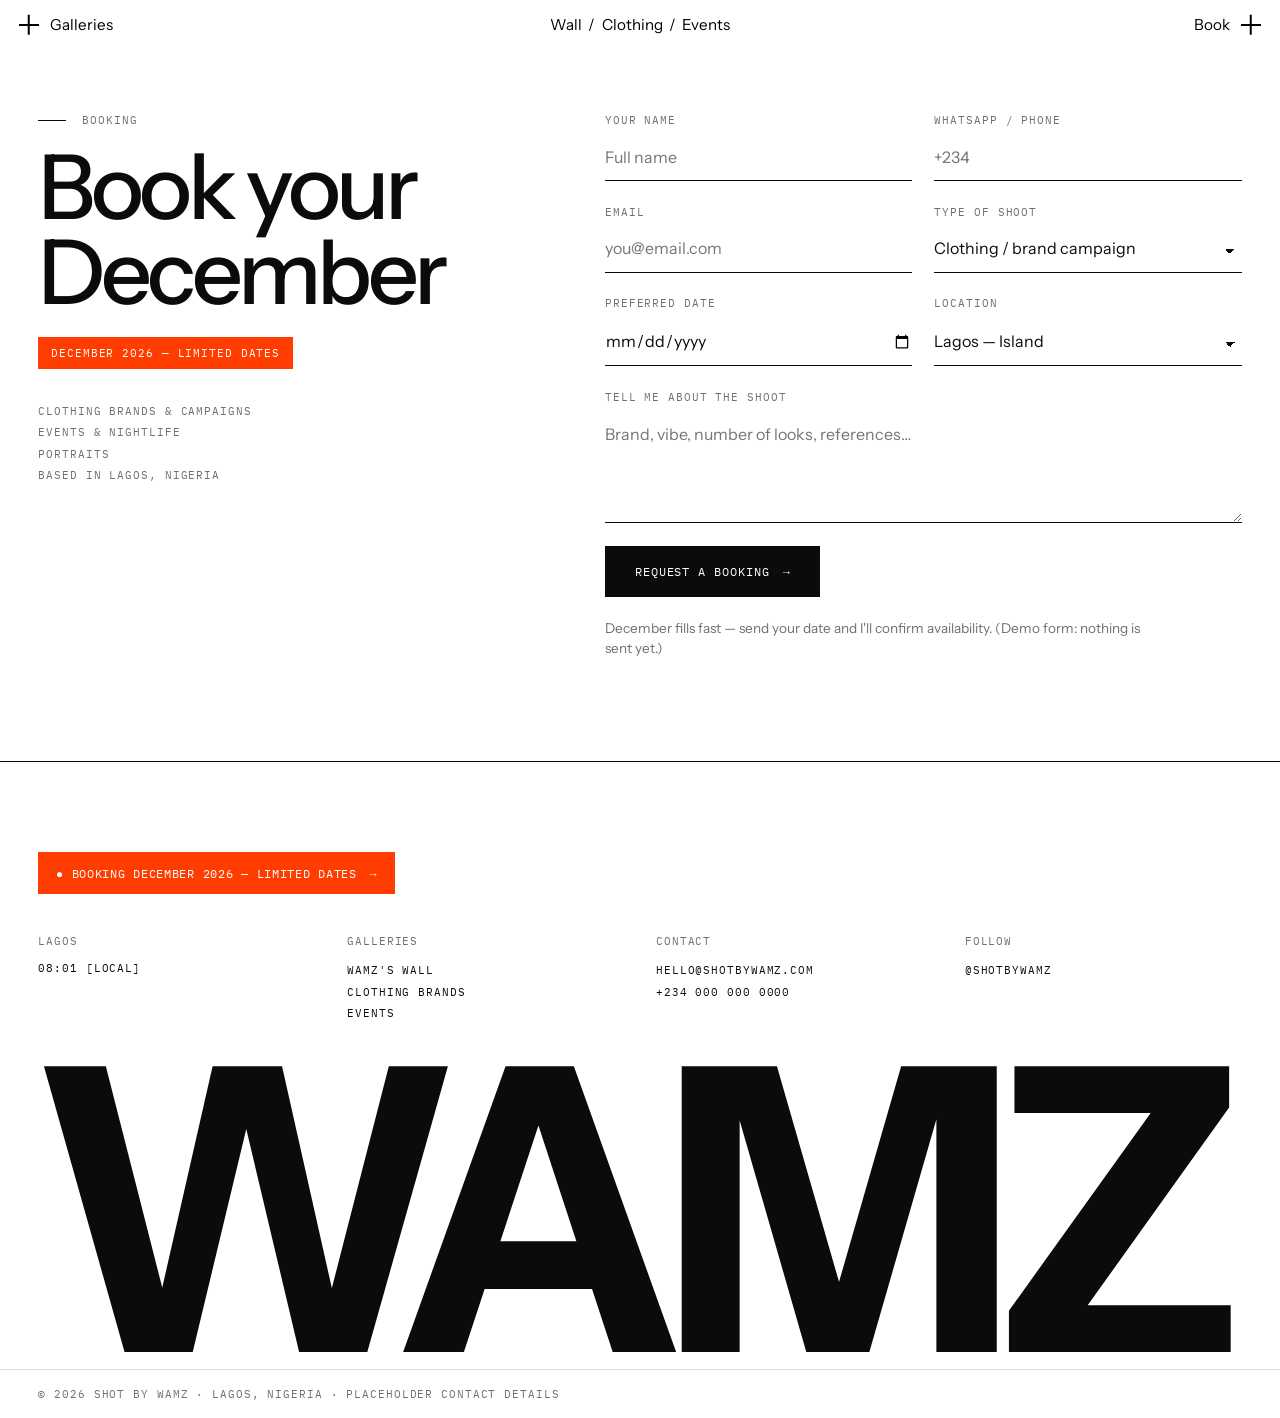
==== book.html @ 21d5ee2e "Build Shot by Wamz site: VIV-style home, Per Appelgren-style gallery doors, three galleries, booking" ====
<!doctype html>
<html lang="en">
<head>
<meta charset="utf-8">
<meta name="viewport" content="width=device-width,initial-scale=1,viewport-fit=cover">
<title>Book — Shot by Wamz</title>
<meta name="description" content="Book Wamz for a clothing, event or portrait shoot in Lagos. December 2026 dates are limited.">
<link rel="stylesheet" href="site.css">
<style>
.bkp{display:grid;grid-template-columns:1fr 1.3fr;gap:clamp(2rem,6vw,6rem);padding:7rem var(--pad) 0}
.bkp h1{font-weight:500;font-size:clamp(2.6rem,7vw,6.4rem);line-height:.95;letter-spacing:-.05em;margin:1rem 0 1.4rem}
.bkp .lab{color:var(--mute);display:flex;gap:1rem;align-items:center}
.bkp .lab:before{content:"";width:28px;height:1px;background:var(--fg)}
.status{display:inline-block;background:var(--accent);color:#fff;padding:.5rem .8rem}
.bkp ul{list-style:none;margin-top:2rem;line-height:1.9;color:var(--mute)}
@media(max-width:860px){.bkp{grid-template-columns:1fr}}
</style>
</head>
<body data-page="book">
<main>
  <section class="bkp">
    <div>
      <div class="lab mono">Booking</div>
      <h1>Book your December</h1>
      <span class="status mono">December 2026 — limited dates</span>
      <ul class="mono"><li>Clothing brands &amp; campaigns</li><li>Events &amp; nightlife</li><li>Portraits</li><li>Based in Lagos, Nigeria</li></ul>
    </div>
    <div id="booking-form"></div>
  </section>
</main>
<script src="data.js"></script>
<script src="site.js"></script>
<script>mountBooking(document.getElementById('booking-form'));</script>
</body>
</html>
---- site.css ----
@font-face{font-family:"Instrument Sans";src:url(fonts/instrumentsans-400.woff2) format("woff2");font-weight:400;font-display:swap}
@font-face{font-family:"Instrument Sans";src:url(fonts/instrumentsans-500.woff2) format("woff2");font-weight:500;font-display:swap}
@font-face{font-family:"Instrument Sans";src:url(fonts/instrumentsans-700.woff2) format("woff2");font-weight:700;font-display:swap}
@font-face{font-family:"Plex Mono";src:url(fonts/plexmono-400.woff2) format("woff2");font-weight:400;font-display:swap}

:root{--bg:#fff;--fg:#0b0b0b;--mute:#6f6f6f;--hair:#dcdcdc;--accent:#ff3d00;--ease:cubic-bezier(.22,1,.36,1);--pad:clamp(1rem,3vw,2.6rem)}
*{box-sizing:border-box;margin:0;padding:0}
html{-webkit-text-size-adjust:100%;scroll-behavior:smooth}
body{background:var(--bg);color:var(--fg);font-family:"Instrument Sans",Helvetica,Arial,sans-serif;font-weight:400;font-size:1rem;line-height:1.45;overflow-x:hidden;-webkit-font-smoothing:antialiased}
img{display:block;max-width:100%}
a{color:inherit;text-decoration:none}
button{font:inherit;color:inherit;background:none;border:0;cursor:pointer}
:focus-visible{outline:2px solid var(--fg);outline-offset:3px}
.mono{font-family:"Plex Mono",ui-monospace,monospace;font-size:.7rem;letter-spacing:.08em;text-transform:uppercase}
[data-reveal]{opacity:0;transform:translateY(20px);transition:opacity .9s var(--ease),transform .9s var(--ease);transition-delay:var(--d,0s)}
[data-reveal].in{opacity:1;transform:none}
@media(prefers-reduced-motion:reduce){*{animation:none!important;transition:none!important}[data-reveal]{opacity:1;transform:none}html{scroll-behavior:auto}}

/* ---------- header ---------- */
.hd{position:fixed;inset:0 0 auto 0;z-index:60;display:flex;justify-content:space-between;align-items:flex-start;padding:.9rem 1.2rem;color:#fff;mix-blend-mode:difference;pointer-events:none;font-size:.95rem}
.hd>*{pointer-events:auto}
.side{display:inline-flex;align-items:center;gap:.7rem}
.side i{position:relative;width:20px;height:20px;display:block;flex:none}
.side i:before,.side i:after{content:"";position:absolute;background:currentColor;left:0;top:9px;width:20px;height:1.5px}
.side i:after{transform:rotate(90deg);transition:transform .4s var(--ease)}
.side[aria-expanded=true] i:after{transform:rotate(0)}
.hd .mid{position:absolute;left:50%;transform:translateX(-50%);top:.9rem;display:flex;gap:.4rem}
.hd .mid a:hover{text-decoration:underline;text-underline-offset:4px}
.burger{display:none;position:absolute;left:50%;top:1.15rem;transform:translateX(-50%);width:26px;height:16px}
.burger b{position:absolute;left:0;right:0;height:1.5px;background:currentColor}
.burger b:first-child{top:0}.burger b:last-child{bottom:0}
@media(max-width:760px){
 .hd{padding:1rem 1.1rem}
 .side{flex-direction:column;gap:.55rem}
 .side i{width:24px;height:24px}.side i:before,.side i:after{top:11.2px;width:24px}
 .side span{writing-mode:vertical-rl;font-size:1.05rem}
 .hd .mid{display:none}.burger{display:block}
}
.menu{position:fixed;inset:0;z-index:50;background:var(--bg);display:flex;flex-direction:column;justify-content:center;padding:0 var(--pad);clip-path:inset(0 0 100% 0);visibility:hidden;transition:clip-path .8s var(--ease),visibility 0s .8s}
.menu.open{clip-path:inset(0);visibility:visible;transition:clip-path .8s var(--ease)}
.menu a{display:block;font-weight:500;font-size:clamp(2.4rem,8.5vw,7rem);line-height:1;letter-spacing:-.045em;padding:.1em 0}
.menu a:hover{color:var(--accent)}
.menu small{margin-top:2rem;color:var(--mute)}

/* ---------- footer ---------- */
.ft{padding:clamp(3rem,7vw,6rem) var(--pad) 0;overflow:hidden;border-top:1px solid var(--fg);margin-top:clamp(3rem,8vw,7rem)}
.chip{display:inline-flex;align-items:center;gap:.8rem;background:var(--accent);color:#fff;padding:.8rem 1.1rem;font-family:"Plex Mono",monospace;font-size:.74rem;letter-spacing:.06em;text-transform:uppercase;transition:transform .3s var(--ease)}
.chip:hover{transform:translateX(6px)}
.ft .cols{display:grid;grid-template-columns:repeat(4,1fr);gap:2rem;margin-top:2.4rem}
.ft h4{font-weight:400;color:var(--mute);margin-bottom:.7rem}
.ft ul{list-style:none;line-height:1.9}
.ft a:hover{text-decoration:underline;text-underline-offset:4px}
.giant{font-weight:700;font-size:31vw;line-height:.74;letter-spacing:-.06em;white-space:nowrap;margin:2.4rem 0 0 -.02em;padding-bottom:1vw}
.fine{padding:1rem var(--pad);color:var(--mute);border-top:1px solid var(--hair)}
@media(max-width:760px){.ft .cols{grid-template-columns:1fr 1fr}.giant{margin-bottom:0}}

/* ---------- page head (gallery pages) ---------- */
.pg{padding:7rem var(--pad) 0}
.pg .lab{color:var(--mute);display:flex;gap:1rem;align-items:center}
.pg .lab:before{content:"";width:28px;height:1px;background:var(--fg)}
.pg h1{font-weight:500;font-size:clamp(2.6rem,8vw,7.4rem);line-height:.95;letter-spacing:-.05em;margin:1rem 0 1.4rem}
.pg .meta{display:flex;gap:1.5rem;flex-wrap:wrap;color:var(--mute)}
.jump{display:flex;gap:.5rem 1.4rem;flex-wrap:wrap;margin-top:2.2rem;padding-top:1rem;border-top:1px solid var(--fg)}
.jump a:hover{color:var(--accent)}
.next{display:flex;justify-content:space-between;align-items:baseline;gap:1rem;padding:2rem var(--pad);margin-top:clamp(3rem,7vw,6rem);border-top:1px solid var(--fg);font-weight:500;font-size:clamp(1.8rem,5vw,4.4rem);letter-spacing:-.04em;transition:padding .5s var(--ease)}
.next:hover{padding-left:calc(var(--pad) + 1rem)}
.next span{font-family:"Plex Mono",monospace;font-size:.72rem;letter-spacing:.08em;text-transform:uppercase;font-weight:400;color:var(--mute)}

/* ---------- photo + lightbox ---------- */
.ph{position:relative;overflow:hidden;background:#f1f1f1;cursor:zoom-in}
.ph img{width:100%;height:100%;object-fit:cover;transition:transform 1.2s var(--ease)}
.ph:hover img{transform:scale(1.03)}
.lb{position:fixed;inset:0;z-index:100;background:#fff;display:none;grid-template-rows:auto 1fr auto;padding:1rem}
.lb.open{display:grid}
.lb-top,.lb-bot{display:flex;justify-content:space-between;align-items:center;gap:1rem}
.lb-img{display:grid;place-items:center;min-height:0;padding:.6rem 0}
.lb-img img{max-height:100%;max-width:100%;object-fit:contain}
.lb button{padding:.5rem .8rem;border:1px solid var(--fg);border-radius:99px}
.lb button:hover{background:var(--fg);color:#fff}

/* ---------- booking form ---------- */
.bk{display:grid;gap:1.4rem;max-width:56rem}
.bk-row{display:grid;grid-template-columns:1fr 1fr;gap:1.4rem}
.bk label{display:grid;gap:.4rem}
.bk label>span{font-family:"Plex Mono",monospace;font-size:.7rem;letter-spacing:.08em;text-transform:uppercase;color:var(--mute)}
.bk input,.bk select,.bk textarea{font:inherit;color:inherit;background:transparent;border:0;border-bottom:1px solid var(--fg);padding:.7rem 0;border-radius:0;width:100%;appearance:none}
.bk select{background-image:linear-gradient(45deg,transparent 50%,var(--fg) 50%),linear-gradient(135deg,var(--fg) 50%,transparent 50%);background-position:calc(100% - 12px) 55%,calc(100% - 7px) 55%;background-size:5px 5px;background-repeat:no-repeat}
.bk textarea{min-height:7rem;resize:vertical}
.bk input:focus,.bk select:focus,.bk textarea:focus{outline:0;border-color:var(--accent)}
.bk-submit{justify-self:start;display:inline-flex;gap:.8rem;padding:1rem 1.8rem;background:var(--fg);color:#fff;border:1px solid var(--fg);font-family:"Plex Mono",monospace;font-size:.74rem;letter-spacing:.08em;text-transform:uppercase;transition:.3s}
.bk-submit:hover{background:#fff;color:var(--fg)}
.bk-note{color:var(--mute);font-size:.85rem;max-width:34rem}
.bk-done{display:none;font-size:1.2rem}
.bk.sent .bk-done{display:block}
.bk.sent .bk-row,.bk.sent>label,.bk.sent .bk-submit,.bk.sent .bk-note{display:none}
@media(max-width:640px){.bk-row{grid-template-columns:1fr}}
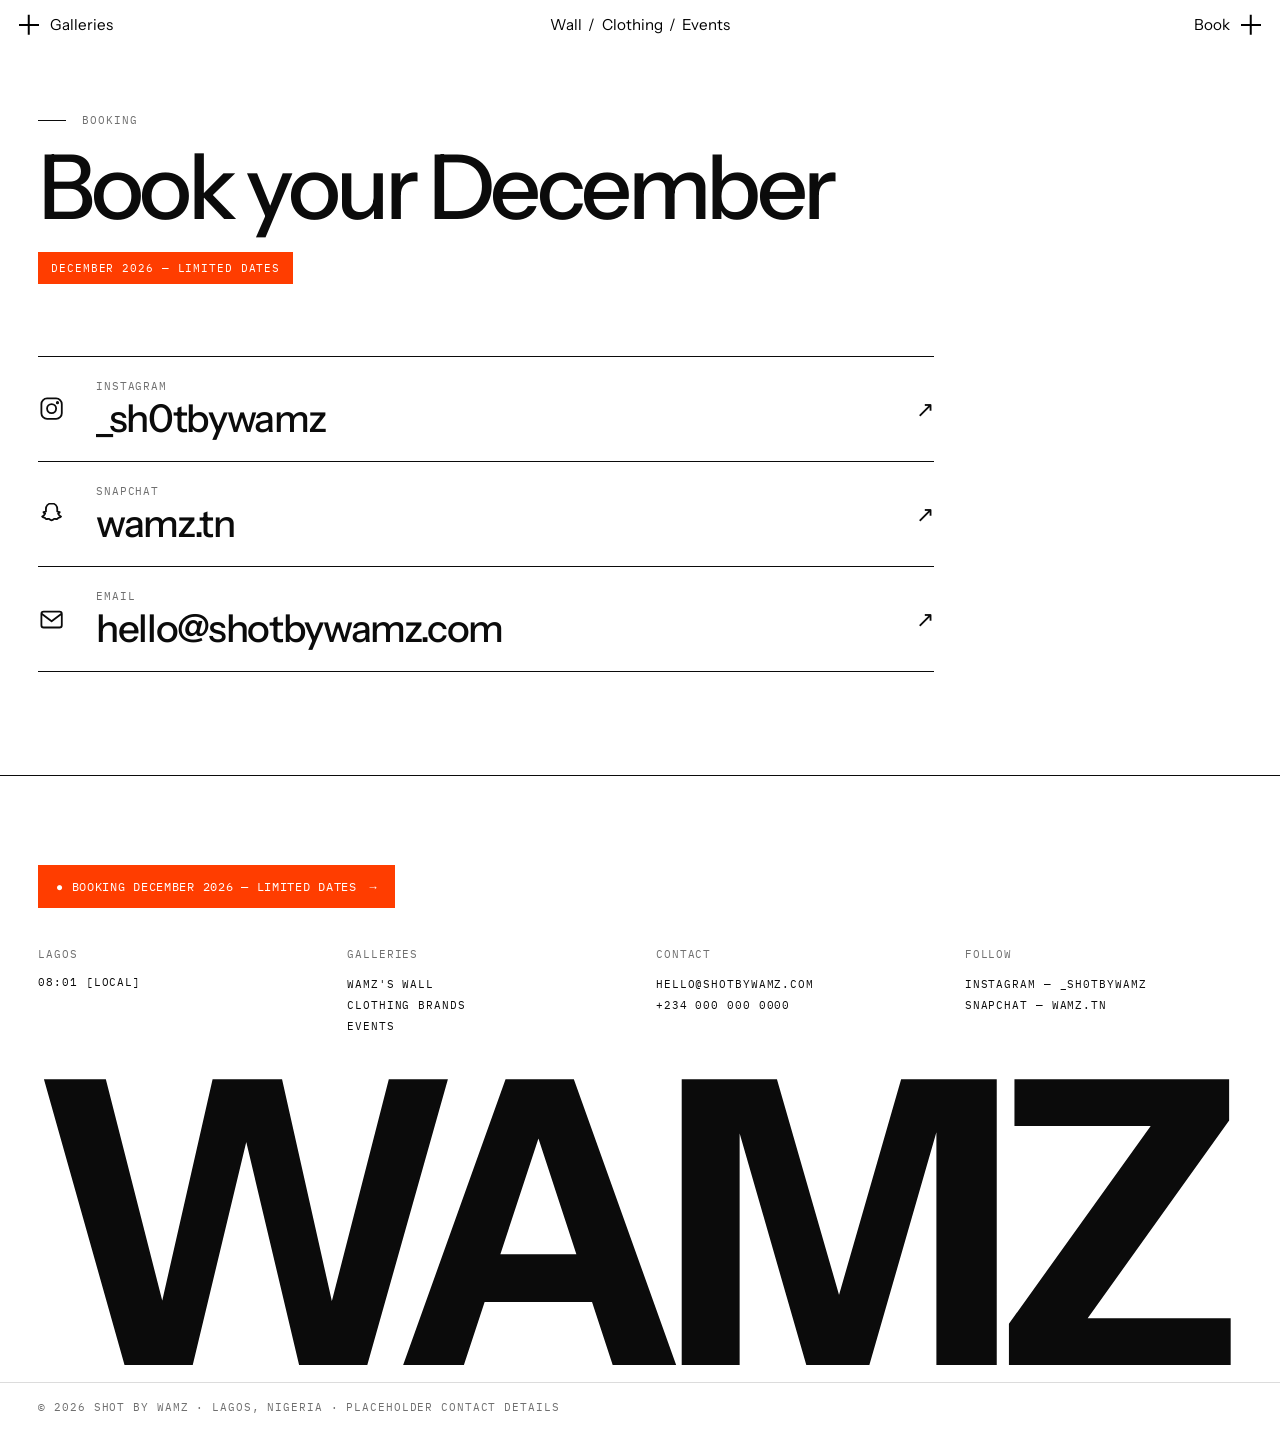
==== commit d9f88656: "Book page contact links, arrow + slow pulse on gallery names, hero nudge, remove demo text Co-Author" ====
--- a/book.html
+++ b/book.html
@@ -7,29 +7,40 @@
 <meta name="description" content="Book Wamz for a clothing, event or portrait shoot in Lagos. December 2026 dates are limited.">
 <link rel="stylesheet" href="site.css">
 <style>
-.bkp{display:grid;grid-template-columns:1fr 1.3fr;gap:clamp(2rem,6vw,6rem);padding:7rem var(--pad) 0}
-.bkp h1{font-weight:500;font-size:clamp(2.6rem,7vw,6.4rem);line-height:.95;letter-spacing:-.05em;margin:1rem 0 1.4rem}
+.bkp{padding:7rem var(--pad) 0}
 .bkp .lab{color:var(--mute);display:flex;gap:1rem;align-items:center}
 .bkp .lab:before{content:"";width:28px;height:1px;background:var(--fg)}
+.bkp h1{font-weight:500;font-size:clamp(2.6rem,7vw,6.4rem);line-height:.95;letter-spacing:-.05em;margin:1rem 0 1.4rem}
 .status{display:inline-block;background:var(--accent);color:#fff;padding:.5rem .8rem}
-.bkp ul{list-style:none;margin-top:2rem;line-height:1.9;color:var(--mute)}
-@media(max-width:860px){.bkp{grid-template-columns:1fr}}
+.links{margin-top:clamp(2.5rem,6vw,4.5rem);max-width:56rem;border-top:1px solid var(--fg)}
+.links a{display:grid;grid-template-columns:2.6rem 1fr auto;gap:1rem;align-items:center;padding:1.3rem 0;border-bottom:1px solid var(--fg);transition:padding .5s var(--ease),color .3s}
+.links a:hover{padding-left:.8rem;color:var(--accent)}
+.links svg{width:1.7rem;height:1.7rem;fill:none;stroke:currentColor;stroke-width:1.6;stroke-linecap:round;stroke-linejoin:round}
+.links b{font-weight:500;font-size:clamp(1.3rem,3.2vw,2.4rem);letter-spacing:-.035em;line-height:1.1;word-break:break-word}
+.links small{display:block;margin-bottom:.25rem;color:var(--mute)}
+.links .go{font-size:1.4rem}
 </style>
 </head>
 <body data-page="book">
 <main>
   <section class="bkp">
-    <div>
-      <div class="lab mono">Booking</div>
-      <h1>Book your December</h1>
-      <span class="status mono">December 2026 — limited dates</span>
-      <ul class="mono"><li>Clothing brands &amp; campaigns</li><li>Events &amp; nightlife</li><li>Portraits</li><li>Based in Lagos, Nigeria</li></ul>
+    <div class="lab mono">Booking</div>
+    <h1>Book your December</h1>
+    <span class="status mono">December 2026 — limited dates</span>
+    <div class="links">
+      <a href="https://instagram.com/_sh0tbywamz" target="_blank" rel="noopener">
+        <svg viewBox="0 0 24 24" aria-hidden="true"><rect x="3" y="3" width="18" height="18" rx="5"/><circle cx="12" cy="12" r="4"/><circle cx="17.2" cy="6.8" r=".6" fill="currentColor"/></svg>
+        <span><small class="mono">Instagram</small><b>_sh0tbywamz</b></span><span class="go" aria-hidden="true">↗</span></a>
+      <a href="https://snapchat.com/add/wamz.tn" target="_blank" rel="noopener">
+        <svg viewBox="0 0 24 24" aria-hidden="true"><path d="M12 3c-3.2 0-5 2.3-5 5v2.2c-.6.3-1.3.5-2.2.6.1.7.8 1 1.5 1.3-.5 1.1-1.3 2-2.6 2.5.3.7 1.4.9 2.4 1.1.3.5.5 1.2 1.1 1.2.7 0 1.4-.4 2.3-.2 1 .2 1.7 1.2 2.5 1.2s1.5-1 2.5-1.2c.9-.2 1.6.2 2.3.2.6 0 .8-.7 1.1-1.2 1-.2 2.1-.4 2.4-1.1-1.3-.5-2.1-1.4-2.6-2.5.7-.3 1.4-.6 1.5-1.3-.9-.1-1.6-.3-2.2-.6V8c0-2.7-1.8-5-5-5z"/></svg>
+        <span><small class="mono">Snapchat</small><b>wamz.tn</b></span><span class="go" aria-hidden="true">↗</span></a>
+      <a href="mailto:hello@shotbywamz.com">
+        <svg viewBox="0 0 24 24" aria-hidden="true"><rect x="3" y="5" width="18" height="14" rx="2"/><path d="M3.5 7l8.5 6.5L20.5 7"/></svg>
+        <span><small class="mono">Email</small><b>hello@shotbywamz.com</b></span><span class="go" aria-hidden="true">↗</span></a>
     </div>
-    <div id="booking-form"></div>
   </section>
 </main>
 <script src="data.js"></script>
 <script src="site.js"></script>
-<script>mountBooking(document.getElementById('booking-form'));</script>
 </body>
 </html>
--- a/site.css
+++ b/site.css
@@ -26,15 +26,17 @@
 .side[aria-expanded=true] i:after{transform:rotate(0)}
 .hd .mid{position:absolute;left:50%;transform:translateX(-50%);top:.9rem;display:flex;gap:.4rem}
 .hd .mid a:hover{text-decoration:underline;text-underline-offset:4px}
-.burger{display:none;position:absolute;left:50%;top:1.15rem;transform:translateX(-50%);width:26px;height:16px}
+.burger{display:none;width:28px;height:18px;position:relative}
 .burger b{position:absolute;left:0;right:0;height:1.5px;background:currentColor}
 .burger b:first-child{top:0}.burger b:last-child{bottom:0}
 @media(max-width:760px){
- .hd{padding:1rem 1.1rem}
- .side{flex-direction:column;gap:.55rem}
- .side i{width:24px;height:24px}.side i:before,.side i:after{top:11.2px;width:24px}
- .side span{writing-mode:vertical-rl;font-size:1.05rem}
- .hd .mid{display:none}.burger{display:block}
+ .hd{padding:1rem 1.1rem;align-items:center}
+ .hd #menuBtn{display:none}
+ .hd .mid{display:none}
+ .burger{display:block;position:static;transform:none;width:28px;height:18px;position:relative}
+ .burger b{transition:transform .4s var(--ease),top .4s var(--ease),bottom .4s var(--ease)}
+ .burger[aria-expanded=true] b:first-child{top:8px;transform:rotate(45deg)}
+ .burger[aria-expanded=true] b:last-child{bottom:8px;transform:rotate(-45deg)}
 }
 .menu{position:fixed;inset:0;z-index:50;background:var(--bg);display:flex;flex-direction:column;justify-content:center;padding:0 var(--pad);clip-path:inset(0 0 100% 0);visibility:hidden;transition:clip-path .8s var(--ease),visibility 0s .8s}
 .menu.open{clip-path:inset(0);visibility:visible;transition:clip-path .8s var(--ease)}
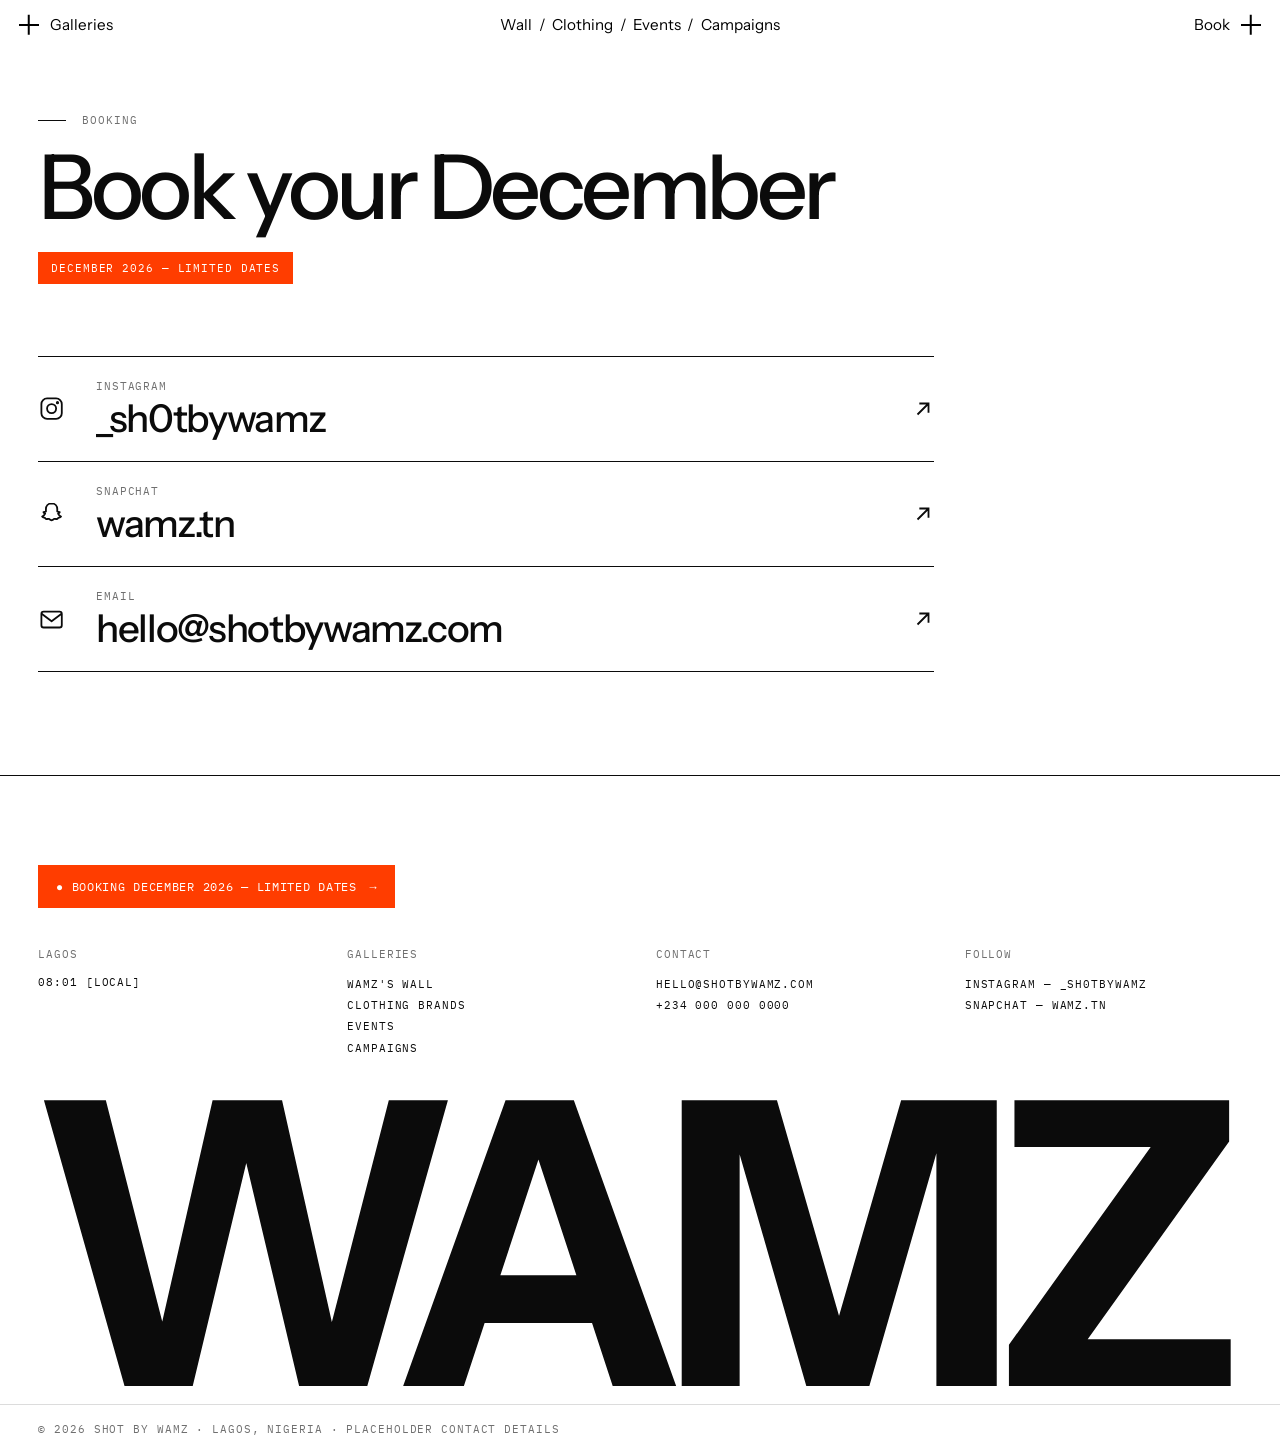
==== commit 4d9daa6e: "Campaigns page, brand names, Room 808 + Engine Room events, blurred Wall Edition 2, drawn arrows, fu" ====
--- a/book.html
+++ b/book.html
@@ -18,7 +18,7 @@
 .links svg{width:1.7rem;height:1.7rem;fill:none;stroke:currentColor;stroke-width:1.6;stroke-linecap:round;stroke-linejoin:round}
 .links b{font-weight:500;font-size:clamp(1.3rem,3.2vw,2.4rem);letter-spacing:-.035em;line-height:1.1;word-break:break-word}
 .links small{display:block;margin-bottom:.25rem;color:var(--mute)}
-.links .go{font-size:1.4rem}
+.links .go{font-size:1.4rem;width:1em;height:1em}
 </style>
 </head>
 <body data-page="book">
@@ -30,13 +30,13 @@
     <div class="links">
       <a href="https://instagram.com/_sh0tbywamz" target="_blank" rel="noopener">
         <svg viewBox="0 0 24 24" aria-hidden="true"><rect x="3" y="3" width="18" height="18" rx="5"/><circle cx="12" cy="12" r="4"/><circle cx="17.2" cy="6.8" r=".6" fill="currentColor"/></svg>
-        <span><small class="mono">Instagram</small><b>_sh0tbywamz</b></span><span class="go" aria-hidden="true">↗</span></a>
+        <span><small class="mono">Instagram</small><b>_sh0tbywamz</b></span><i class="arr go" aria-hidden="true"></i></a>
       <a href="https://snapchat.com/add/wamz.tn" target="_blank" rel="noopener">
         <svg viewBox="0 0 24 24" aria-hidden="true"><path d="M12 3c-3.2 0-5 2.3-5 5v2.2c-.6.3-1.3.5-2.2.6.1.7.8 1 1.5 1.3-.5 1.1-1.3 2-2.6 2.5.3.7 1.4.9 2.4 1.1.3.5.5 1.2 1.1 1.2.7 0 1.4-.4 2.3-.2 1 .2 1.7 1.2 2.5 1.2s1.5-1 2.5-1.2c.9-.2 1.6.2 2.3.2.6 0 .8-.7 1.1-1.2 1-.2 2.1-.4 2.4-1.1-1.3-.5-2.1-1.4-2.6-2.5.7-.3 1.4-.6 1.5-1.3-.9-.1-1.6-.3-2.2-.6V8c0-2.7-1.8-5-5-5z"/></svg>
-        <span><small class="mono">Snapchat</small><b>wamz.tn</b></span><span class="go" aria-hidden="true">↗</span></a>
+        <span><small class="mono">Snapchat</small><b>wamz.tn</b></span><i class="arr go" aria-hidden="true"></i></a>
       <a href="mailto:hello@shotbywamz.com">
         <svg viewBox="0 0 24 24" aria-hidden="true"><rect x="3" y="5" width="18" height="14" rx="2"/><path d="M3.5 7l8.5 6.5L20.5 7"/></svg>
-        <span><small class="mono">Email</small><b>hello@shotbywamz.com</b></span><span class="go" aria-hidden="true">↗</span></a>
+        <span><small class="mono">Email</small><b>hello@shotbywamz.com</b></span><i class="arr go" aria-hidden="true"></i></a>
     </div>
   </section>
 </main>
--- a/site.css
+++ b/site.css
@@ -96,3 +96,8 @@
 .bk.sent .bk-done{display:block}
 .bk.sent .bk-row,.bk.sent>label,.bk.sent .bk-submit,.bk.sent .bk-note{display:none}
 @media(max-width:640px){.bk-row{grid-template-columns:1fr}}
+
+/* drawn arrow (never the emoji glyph) */
+.arr{display:inline-block;width:.8em;height:.8em;vertical-align:-.05em;background:currentColor;-webkit-mask:url("data:image/svg+xml,%3Csvg xmlns='http://www.w3.org/2000/svg' viewBox='0 0 24 24'%3E%3Cpath d='M6 18L18 6M8 6h10v10' fill='none' stroke='black' stroke-width='2'/%3E%3C/svg%3E") center/contain no-repeat;mask:url("data:image/svg+xml,%3Csvg xmlns='http://www.w3.org/2000/svg' viewBox='0 0 24 24'%3E%3Cpath d='M6 18L18 6M8 6h10v10' fill='none' stroke='black' stroke-width='2'/%3E%3C/svg%3E") center/contain no-repeat}
+/* tighter gap between a gallery title and its first item */
+.pg.tight h1{margin:1rem 0 0}
